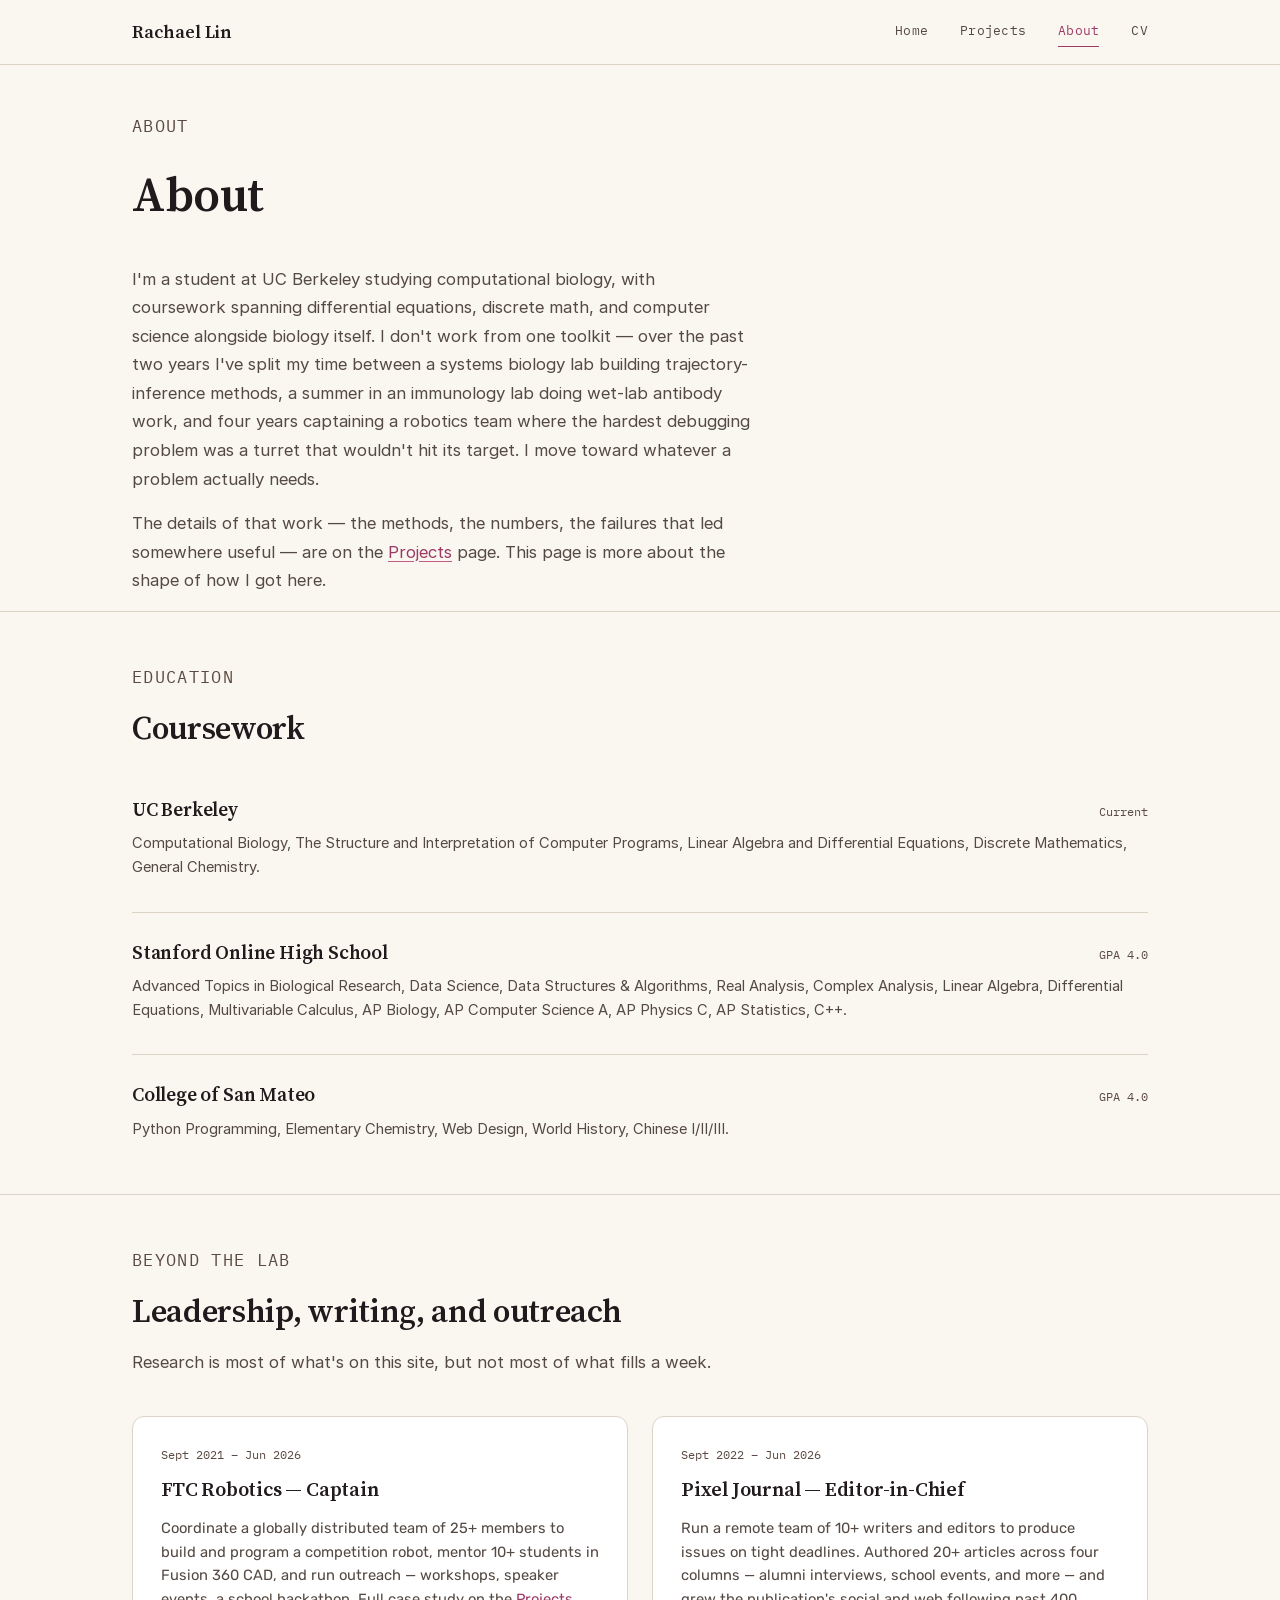
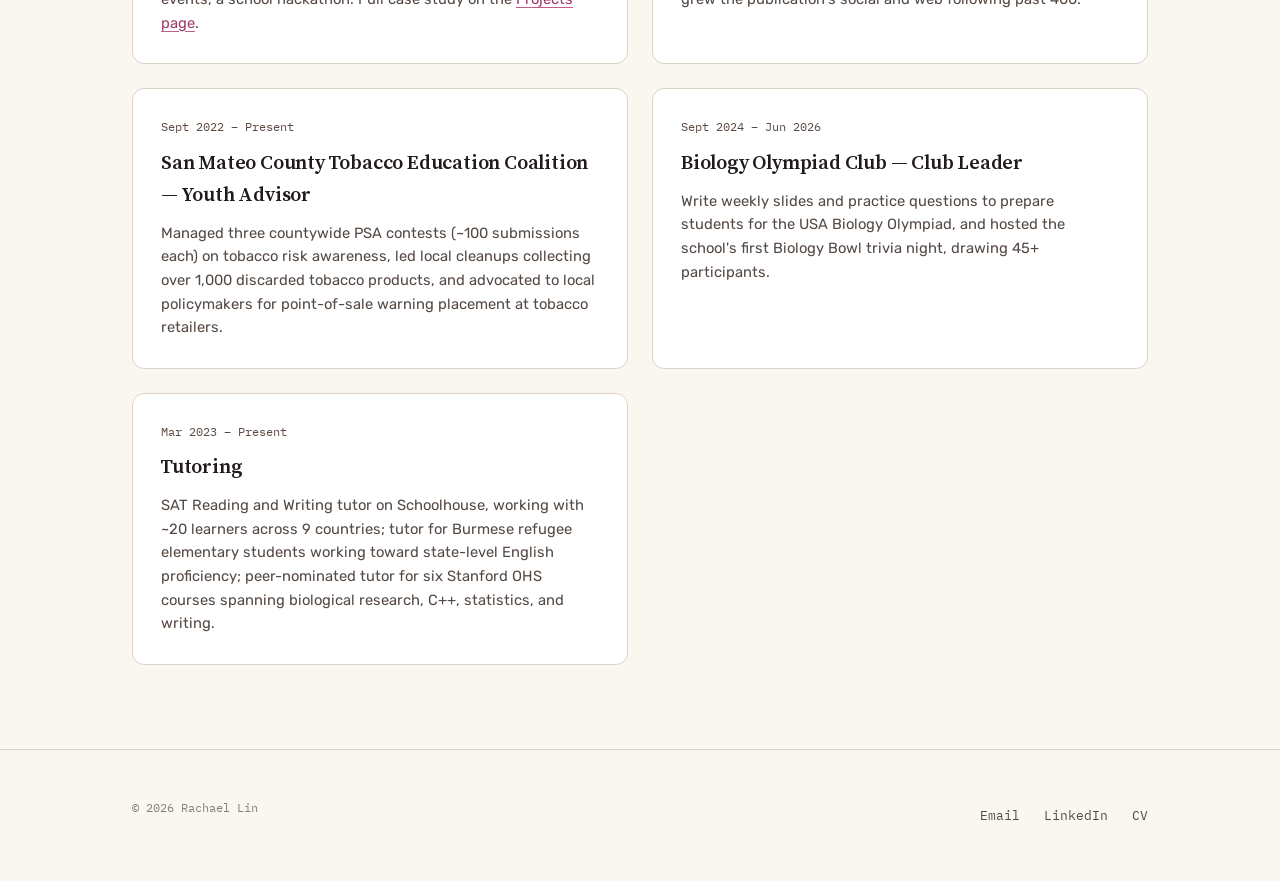
==== about.html @ db650476 "Add files via upload" ====
<!DOCTYPE html>
<html lang="en">
<head>
<meta charset="UTF-8">
<meta name="viewport" content="width=device-width, initial-scale=1.0">
<title>About — Rachael Lin</title>
<meta name="description" content="About Rachael Lin: a UC Berkeley student working across computational biology, applied math, and bioengineering, with research at Caltech and Stanford and four years leading an FTC robotics team.">
<link rel="canonical" href="https://rachaellin.dev/about.html">
<meta property="og:type" content="website">
<meta property="og:title" content="About — Rachael Lin">
<meta property="og:description" content="A UC Berkeley student working across computational biology, applied math, and bioengineering.">
<meta property="og:image" content="/assets/og-image.png">
<meta name="twitter:card" content="summary_large_image">
<link rel="icon" href="/assets/favicon.svg" type="image/svg+xml">
<style>
@font-face {
  font-family: 'Source Serif 4';
  font-style: normal;
  font-weight: 400;
  font-display: swap;
  src: url([data-uri]) format('woff2');
}
@font-face {
  font-family: 'Source Serif 4';
  font-style: normal;
  font-weight: 600;
  font-display: swap;
  src: url([data-uri]) format('woff2');
}
@font-face {
  font-family: 'Inter';
  font-style: normal;
  font-weight: 400;
  font-display: swap;
  src: url([data-uri]) format('woff2');
}
@font-face {
  font-family: 'Inter';
  font-style: normal;
  font-weight: 500;
  font-display: swap;
  src: url([data-uri]) format('woff2');
}
@font-face {
  font-family: 'Inter';
  font-style: normal;
  font-weight: 600;
  font-display: swap;
  src: url([data-uri]) format('woff2');
}
@font-face {
  font-family: 'IBM Plex Mono';
  font-style: normal;
  font-weight: 400;
  font-display: swap;
  src: url([data-uri]) format('woff2');
}
@font-face {
  font-family: 'IBM Plex Mono';
  font-style: normal;
  font-weight: 500;
  font-display: swap;
  src: url([data-uri]) format('woff2');
}
@font-face {
  font-family: 'IBM Plex Mono';
  font-style: normal;
  font-weight: 600;
  font-display: swap;
  src: url([data-uri]) format('woff2');
}@font-face {
  font-family: 'Rubik';
  font-style: normal;
  font-weight: 400;
  font-display: swap;
  src: url([data-uri]) format('woff2');
}

/* ============================================
   Rachael Lin — Portfolio Design System
   Manuscript × Lab Notebook, hybrid
   ============================================ */

:root {
  /* Palette */
  --paper: #FAF7F1;
  --paper-raised: #FFFFFF;
  --ink: #211A1D;
  --ink-soft: #544943;
  --ink-faint: #8A7F77;
  --brown: #5A4A42;
  --fuchsia: #9C3A66;
  --fuchsia-light: #C15C8A;
  --fuchsia-tint: #F7E1EC;
  --warm-gray: #EFE6DD;
  --border: #DCD3C7;
  --border-strong: #C7BBAC;

  /* Type */
  --font-display: 'Source Serif 4', Georgia, serif;
  --font-body: 'Inter', -apple-system, BlinkMacSystemFont, sans-serif;
  --font-mono: 'IBM Plex Mono', 'SF Mono', Consolas, monospace;

  /* Layout */
  --max-width: 1080px;
  --max-width-narrow: 720px;
  --radius: 4px;
  --radius-lg: 8px;

  /* Motion */
  --ease: cubic-bezier(0.16, 1, 0.3, 1);
  --dur-fast: 0.15s;
  --dur-base: 0.4s;
}

* { box-sizing: border-box; }
html { scroll-behavior: smooth; }

@media (prefers-reduced-motion: reduce) {
  html { scroll-behavior: auto; }
  *, *::before, *::after {
    animation-duration: 0.01ms !important;
    animation-iteration-count: 1 !important;
    transition-duration: 0.01ms !important;
    scroll-behavior: auto !important;
  }
}

body {
  margin: 0;
  background: var(--paper);
  color: var(--ink);
  font-family: var(--font-body);
  font-size: 16px;
  line-height: 1.6;
  -webkit-font-smoothing: antialiased;
}

::selection { background: var(--fuchsia-tint); color: var(--fuchsia); }

a { color: var(--fuchsia); text-decoration-color: var(--fuchsia-light); text-underline-offset: 3px; }
a:hover { color: var(--ink); }
a:focus-visible, button:focus-visible, input:focus-visible, textarea:focus-visible {
  outline: 2px solid var(--fuchsia);
  outline-offset: 3px;
  border-radius: 2px;
}

.skip-link {
  position: absolute;
  left: -9999px;
  top: 0;
  background: var(--ink);
  color: var(--paper);
  padding: 0.75rem 1.25rem;
  z-index: 100;
  font-family: var(--font-mono);
  font-size: 13px;
}
.skip-link:focus { left: 1rem; top: 1rem; }

h1, h2, h3, h4 {
  font-family: var(--font-display);
  font-weight: 600;
  color: var(--ink);
  margin: 0;
  letter-spacing: -0.01em;
}

p { margin: 0 0 1rem; color: var(--ink-soft); }
p:last-child { margin-bottom: 0; }

.eyebrow {
  font-family: var(--font-mono);
  font-size: 12px;
  text-transform: uppercase;
  letter-spacing: 0.08em;
  color: var(--brown);
}

.container {
  max-width: var(--max-width);
  margin: 0 auto;
  padding: 0 2rem;
}
.container-narrow {
  max-width: var(--max-width-narrow);
  margin: 0 auto;
  padding: 0 2rem;
}

/* ============ Header / Nav ============ */
.site-header {
  position: sticky;
  top: 0;
  z-index: 50;
  border-bottom: 0.5px solid var(--border);
  isolation: isolate;
}
.site-header::before {
  content: '';
  position: absolute;
  inset: 0;
  background: rgba(250, 247, 241, 0.92);
  backdrop-filter: blur(6px);
  z-index: -1;
}
.site-header .container {
  display: flex;
  align-items: center;
  justify-content: space-between;
  height: 64px;
}
.site-logo {
  font-family: var(--font-display);
  font-size: 18px;
  font-weight: 600;
  color: var(--ink);
  text-decoration: none;
}
.site-nav {
  display: flex;
  gap: 2rem;
  list-style: none;
  margin: 0;
  padding: 0;
}
.site-nav a {
  font-family: var(--font-mono);
  font-size: 13px;
  color: var(--ink-soft);
  text-decoration: none;
  letter-spacing: 0.02em;
  padding: 4px 0;
  border-bottom: 1px solid transparent;
  transition: color var(--dur-fast) var(--ease), border-color var(--dur-fast) var(--ease);
}
.site-nav a:hover, .site-nav a[aria-current="page"] {
  color: var(--fuchsia);
  border-bottom-color: var(--fuchsia);
}
.nav-toggle {
  display: none;
  background: none;
  border: 0.5px solid var(--border-strong);
  border-radius: var(--radius);
  width: 40px;
  height: 40px;
  align-items: center;
  justify-content: center;
  cursor: pointer;
}
.nav-toggle span, .nav-toggle span::before, .nav-toggle span::after {
  content: '';
  display: block;
  width: 18px;
  height: 1.5px;
  background: var(--ink);
  position: relative;
  transition: transform var(--dur-fast) var(--ease);
}
.nav-toggle span::before { position: absolute; top: -6px; }
.nav-toggle span::after { position: absolute; top: 6px; }

/* ============ Buttons ============ */
.btn {
  display: inline-flex;
  align-items: center;
  gap: 8px;
  font-family: var(--font-mono);
  font-size: 13px;
  letter-spacing: 0.02em;
  padding: 11px 20px;
  border-radius: var(--radius);
  text-decoration: none;
  transition: transform var(--dur-fast) var(--ease), border-color var(--dur-fast) var(--ease), background var(--dur-fast) var(--ease);
  cursor: pointer;
}
.btn-primary {
  background: var(--ink);
  color: var(--paper);
  border: 0.5px solid var(--ink);
}
.btn-primary:hover { background: var(--fuchsia); border-color: var(--fuchsia); color: #fff; transform: translateY(-1px); }
.btn-secondary {
  background: transparent;
  color: var(--ink);
  border: 0.5px solid var(--border-strong);
}
.btn-secondary:hover { border-color: var(--fuchsia); color: var(--fuchsia); transform: translateY(-1px); }

/* ============ Hero ============ */
.hero {
  padding: 3.5rem 0 3rem;
}
.hero-eyebrow { margin-bottom: 1.25rem; }
.hero h1 {
  font-size: clamp(2.75rem, 6vw, 4.25rem);
  line-height: 1.05;
  margin-bottom: 1.25rem;
}
.hero-lede {
  font-size: 1.15rem;
  line-height: 1.6;
  color: var(--ink-soft);
  max-width: 640px;
  margin-bottom: 2rem;
}
.hero-actions { display: flex; gap: 12px; flex-wrap: wrap; }

/* ============ Sections ============ */
section { padding: 3.25rem 0; }
.section-border-top { border-top: 0.5px solid var(--border); }

.section-head { margin-bottom: 2.5rem; max-width: 640px; }
.section-head .eyebrow { margin-bottom: 0.75rem; }
.section-head h2 { font-size: 2rem; margin-bottom: 0.75rem; }
.section-head p { font-size: 1.05rem; }

/* ============ Cards ============ */
.card {
  background: var(--paper-raised);
  border: 0.5px solid var(--border);
  border-radius: 12px;
  padding: 1.75rem;
  transition: border-color var(--dur-fast) var(--ease), transform var(--dur-fast) var(--ease);
}
.card:hover { border-color: var(--border-strong); }

/* ============ Featured project block ============ */
.featured {
  display: grid;
  grid-template-columns: 1fr 1fr;
  gap: 3rem;
  align-items: center;
  background: var(--paper-raised);
  border: 0.5px solid var(--border);
  border-radius: 12px;
  padding: 2.5rem;
}
.featured-label { display: flex; align-items: center; gap: 8px; margin-bottom: 1rem; }
.featured-label .dot {
  width: 6px; height: 6px; border-radius: 50%; background: var(--fuchsia);
}
.featured h3 { font-size: 1.6rem; margin-bottom: 0.75rem; }
.featured-org { font-family: var(--font-mono); font-size: 12px; color: var(--brown); margin-bottom: 1rem; display: block; }
.stat-row { display: flex; gap: 10px; flex-wrap: wrap; margin-top: 1.5rem; }
.stat-chip {
  font-family: var(--font-mono);
  font-size: 12px;
  padding: 5px 12px;
  border-radius: var(--radius);
  background: var(--warm-gray);
  color: var(--brown);
  transition: transform var(--dur-fast) var(--ease), border-color var(--dur-fast) var(--ease);
  border: 0.5px solid transparent;
}
.stat-chip:hover { transform: translateY(-2px); border-color: var(--fuchsia-light); }
.stat-chip.accent { background: var(--fuchsia-tint); color: var(--fuchsia); }

.featured-figure {
  aspect-ratio: 4/3;
  border-radius: 8px;
  background: var(--warm-gray);
  display: flex;
  align-items: center;
  justify-content: center;
  overflow: hidden;
}

/* ============ Project grid teaser (home) ============ */
.mini-grid {
  display: grid;
  grid-template-columns: repeat(3, 1fr);
  gap: 1.25rem;
}
.mini-card {
  background: var(--paper-raised);
  border: 0.5px solid var(--border);
  border-radius: 12px;
  padding: 1.5rem;
  text-decoration: none;
  display: block;
  transition: border-color var(--dur-fast) var(--ease), transform var(--dur-fast) var(--ease);
}
.mini-card:hover { border-color: var(--fuchsia-light); transform: translateY(-2px); }
.mini-card .eyebrow { margin-bottom: 0.6rem; }
.mini-card h4 { font-size: 1.05rem; color: var(--ink); margin-bottom: 0.5rem; line-height: 1.3; }
.mini-card p { font-size: 0.9rem; margin: 0; }

/* ============ About teaser ============ */
.about-teaser {
  display: grid;
  grid-template-columns: 1fr 1.4fr;
  gap: 3rem;
  align-items: start;
}
.about-teaser h2 { font-size: 1.9rem; margin-bottom: 1.25rem; }

/* ============ Footer ============ */
.site-footer {
  border-top: 0.5px solid var(--border);
  padding: 3rem 0;
  margin-top: 2rem;
}
.footer-grid {
  display: flex;
  justify-content: space-between;
  align-items: center;
  flex-wrap: wrap;
  gap: 1.5rem;
}
.footer-links { display: flex; gap: 1.5rem; list-style: none; padding: 0; margin: 0; }
.footer-links a {
  font-family: var(--font-mono);
  font-size: 13px;
  color: var(--ink-soft);
  text-decoration: none;
}
.footer-links a:hover { color: var(--fuchsia); }
.footer-meta { font-family: var(--font-mono); font-size: 12px; color: var(--ink-faint); }

/* ============ Reveal-on-scroll ============ */
.reveal {
  opacity: 0;
  transform: translateY(14px);
  transition: opacity 0.6s var(--ease), transform 0.6s var(--ease);
}
.reveal.is-visible { opacity: 1; transform: translateY(0); }

/* ============ Utility ============ */
.text-center { text-align: center; }
.mt-1 { margin-top: 1rem; }
.mt-2 { margin-top: 2rem; }

/* ============ Minimal home hero (photo + name + contact) ============ */
.bg-glow {
  position: fixed;
  top: -220px;
  right: -220px;
  width: 700px;
  height: 700px;
  background: radial-gradient(circle, rgba(156, 58, 102, 0.10), rgba(156, 58, 102, 0) 70%);
  filter: blur(50px);
  pointer-events: none;
  z-index: 0;
  animation: drift 24s ease-in-out infinite alternate;
}
@keyframes drift {
  from { transform: translate(0, 0); }
  to { transform: translate(-30px, 30px); }
}

.minimal-hero {
  min-height: calc(100svh - 65px);
  display: flex;
  align-items: center;
  position: relative;
  z-index: 1;
  padding: 3rem 0;
}
.minimal-hero-inner {
  display: grid;
  grid-template-columns: 320px 1fr;
  gap: 3.5rem;
  align-items: center;
}
.minimal-photo img {
  width: 100%;
  height: auto;
  display: block;
  border-radius: 10px;
  border: 0.5px solid var(--border);
}
.minimal-info .eyebrow { margin-bottom: 1.1rem; font-weight: 600; }
.minimal-info h1 {
  font-size: clamp(2.75rem, 6vw, 4.5rem);
  line-height: 1.05;
  margin-bottom: 1.75rem;
}
.contact-list {
  list-style: none;
  padding: 0;
  margin: 0;
  display: flex;
  gap: 1.75rem;
  flex-wrap: wrap;
}
.contact-list a {
  font-family: var(--font-mono);
  font-size: 14px;
  color: var(--ink-soft);
  text-decoration: none;
  border-bottom: 1px solid var(--border-strong);
  padding-bottom: 2px;
  transition: color var(--dur-fast) var(--ease), border-color var(--dur-fast) var(--ease);
}
.contact-list a:hover { color: var(--fuchsia); border-color: var(--fuchsia); }

@media (max-width: 720px) {
  .minimal-hero-inner {
    grid-template-columns: 1fr;
    text-align: left;
    gap: 2rem;
  }
  .minimal-photo { max-width: 240px; }
}

/* ============ Projects page: case studies ============ */
.page-head { padding: 3rem 0 1rem; }
.page-head h1 { font-size: clamp(2.25rem, 5vw, 3rem); margin-bottom: 1rem; }
.page-head p { font-size: 1.05rem; max-width: 620px; }

.case-nav {
  display: flex;
  flex-wrap: wrap;
  gap: 8px;
  padding: 1.5rem 0 2.5rem;
}
.case-nav a {
  font-family: var(--font-mono);
  font-size: 12px;
  color: var(--ink-soft);
  text-decoration: none;
  padding: 6px 12px;
  border: 0.5px solid var(--border-strong);
  border-radius: var(--radius);
  transition: border-color var(--dur-fast) var(--ease), color var(--dur-fast) var(--ease);
}
.case-nav a:hover { border-color: var(--fuchsia); color: var(--fuchsia); }

.case-study { padding: 3.25rem 0; }
.case-header { margin-bottom: 1.75rem; max-width: 720px; }
.case-header .org {
  font-family: var(--font-mono);
  font-size: 12px;
  color: var(--brown);
  display: block;
  margin-bottom: 0.6rem;
}
.case-header h2 { font-size: clamp(1.6rem, 3vw, 2.1rem); }

.case-body {
  display: grid;
  grid-template-columns: 1.3fr 1fr;
  gap: 2.75rem;
  align-items: start;
}
.case-text p { font-size: 0.98rem; font-family: 'Rubik', var(--font-body); }
.case-text p + p { margin-top: 1rem; }
.case-text h4 {
  font-family: var(--font-mono);
  font-size: 11px;
  text-transform: uppercase;
  letter-spacing: 0.06em;
  color: var(--brown);
  font-weight: 500;
  margin: 1.5rem 0 0.5rem;
}
.case-text h4:first-child { margin-top: 0; }

.case-figure {
  background: var(--paper-raised);
  border: 0.5px solid var(--border);
  border-radius: 12px;
  padding: 1.5rem;
  position: sticky;
  top: 90px;
}
.case-figure figcaption {
  font-family: var(--font-mono);
  font-size: 11px;
  color: var(--ink-faint);
  margin-top: 0.75rem;
  line-height: 1.5;
}

/* ============ Brief entries (tier 2 projects) ============ */
.brief-grid {
  display: grid;
  grid-template-columns: 1fr 1fr;
  gap: 1.5rem;
}
.brief-card {
  background: var(--paper-raised);
  border: 0.5px solid var(--border);
  border-radius: 12px;
  padding: 1.75rem;
}
.brief-card .org {
  font-family: var(--font-mono);
  font-size: 12px;
  color: var(--brown);
  display: block;
  margin-bottom: 0.6rem;
}
.brief-card h3 { font-size: 1.25rem; margin-bottom: 0.75rem; }
.brief-card p { font-size: 0.92rem; font-family: 'Rubik', var(--font-body); }

/* Project card hover: gentle lift + border glow (agreed micro-interaction) */
.case-figure, .brief-card {
  transition: border-color var(--dur-base) var(--ease), transform var(--dur-base) var(--ease), box-shadow var(--dur-base) var(--ease);
}
.brief-card:hover {
  border-color: var(--fuchsia-light);
  transform: translateY(-3px);
}

@media (max-width: 860px) {
  .case-body { grid-template-columns: 1fr; }
  .case-figure { position: static; }
  .brief-grid { grid-template-columns: 1fr; }
}

/* ============ About page ============ */
.edu-list { display: flex; flex-direction: column; gap: 2rem; }
.edu-item { border-top: 0.5px solid var(--border); padding-top: 1.5rem; }
.edu-item:first-child { border-top: none; padding-top: 0; }
.edu-item-head {
  display: flex;
  justify-content: space-between;
  align-items: baseline;
  flex-wrap: wrap;
  gap: 0.5rem;
  margin-bottom: 0.5rem;
}
.edu-item h3 { font-size: 1.2rem; }
.edu-item .note { font-family: var(--font-mono); font-size: 12px; color: var(--brown); }
.edu-item p { font-size: 0.92rem; }

.about-lede { font-size: 1.1rem; line-height: 1.7; max-width: 680px; }
.about-lede p + p { margin-top: 1rem; }

/* ============ CV page ============ */
.cv-actions { margin-top: 1.5rem; }
.resume-section { padding: 2.5rem 0; }
.resume-section-title {
  font-family: var(--font-mono);
  font-size: 12px;
  text-transform: uppercase;
  letter-spacing: 0.08em;
  color: var(--fuchsia);
  margin-bottom: 1.5rem;
  padding-bottom: 0.75rem;
  border-bottom: 0.5px solid var(--border);
}
.resume-entry { margin-bottom: 1.5rem; }
.resume-entry:last-child { margin-bottom: 0; }
.resume-entry-head {
  display: flex;
  justify-content: space-between;
  align-items: baseline;
  flex-wrap: wrap;
  gap: 0.25rem 1rem;
}
.resume-entry h3 { font-size: 1.05rem; }
.resume-entry .role {
  font-family: var(--font-body);
  font-style: italic;
  font-size: 0.9rem;
  color: var(--ink-soft);
}
.resume-entry .meta {
  font-family: var(--font-mono);
  font-size: 11.5px;
  color: var(--ink-faint);
  text-align: right;
  white-space: nowrap;
}
.resume-entry ul {
  margin: 0.6rem 0 0;
  padding-left: 1.1rem;
  color: var(--ink-soft);
  font-size: 0.92rem;
  line-height: 1.55;
}
.resume-entry ul li { margin-bottom: 0.35rem; }
.resume-entry ul li::marker { color: var(--fuchsia); }

.cv-two-col { display: grid; grid-template-columns: 1fr 1fr; gap: 3rem; }
.award-list, .skill-list { list-style: none; padding: 0; margin: 0; font-size: 0.92rem; color: var(--ink-soft); }
.award-list li, .skill-list li { padding: 0.5rem 0; border-top: 0.5px solid var(--border); }
.award-list li:first-child, .skill-list li:first-child { border-top: none; padding-top: 0; }
.skill-list strong { color: var(--ink); font-weight: 600; }

@media (max-width: 720px) {
  .cv-two-col { grid-template-columns: 1fr; gap: 0; }
  .resume-entry .meta { text-align: left; }
}

/* ============ Responsive ============ */
@media print {
  body { font-size: 11.5px; }
  .site-header, .site-footer, .cv-actions, .skip-link { display: none !important; }
  .bg-glow { display: none !important; }
  .page-head { padding: 0 0 0.3rem; }
  .page-head h1 { font-size: 24px; margin-bottom: 0.3rem; }
  .page-head p { font-size: 11.5px; }
  .resume-section { padding: 0.3rem 0; }
  .resume-section-title { font-size: 9.5px; margin-bottom: 0.35rem; padding-bottom: 0.2rem; }
  .resume-entry { margin-bottom: 0.4rem; page-break-inside: avoid; }
  .resume-entry h3 { font-size: 12.5px; }
  .resume-entry .role { font-size: 10.5px; }
  .resume-entry .meta { font-size: 9.5px; }
  .resume-entry ul { font-size: 10.5px; line-height: 1.3; margin-top: 0.2rem; }
  .resume-entry ul li { margin-bottom: 0.08rem; }
  .cv-two-col { gap: 1.5rem; }
  .award-list li, .skill-list li { padding: 0.15rem 0; font-size: 10.5px; }
  .container { padding: 0 0.2rem; }
  .reveal { opacity: 1 !important; transform: none !important; }
}
@media (max-width: 860px) {
  .featured { grid-template-columns: 1fr; padding: 1.75rem; }
  .featured-figure { order: -1; aspect-ratio: 16/9; }
  .mini-grid { grid-template-columns: 1fr; }
  .about-teaser { grid-template-columns: 1fr; gap: 1.5rem; }
}

@media (max-width: 640px) {
  .container, .container-narrow { padding: 0 1.25rem; }
  .site-nav {
    position: fixed;
    top: 64px;
    left: 0;
    right: 0;
    bottom: 0;
    width: 100%;
    background: var(--paper);
    flex-direction: column;
    padding: 2rem 1.25rem;
    gap: 1.5rem;
    transform: translateX(100%);
    transition: transform var(--dur-base) var(--ease);
    z-index: 49;
  }
  .site-nav.is-open { transform: translateX(0); }
  .site-nav a { font-size: 15px; }
  .nav-toggle { display: flex; }
  .hero { padding: 3rem 0 2.5rem; }
  section { padding: 2.75rem 0; }
}

</style>
</head>
<body>
<a href="#main" class="skip-link">Skip to content</a>

<header class="site-header">
  <div class="container">
    <a href="index.html" class="site-logo">Rachael Lin</a>
    <button class="nav-toggle" aria-label="Toggle navigation" aria-expanded="false">
      <span></span>
    </button>
    <nav class="site-nav" aria-label="Primary">
      <a href="index.html">Home</a>
      <a href="projects.html">Projects</a>
      <a href="about.html" aria-current="page">About</a>
      <a href="cv.html">CV</a>
    </nav>
  </div>
</header>

<main id="main">

  <section class="page-head">
    <div class="container">
      <p class="eyebrow">About</p>
      <h1>About</h1>
      <div class="about-lede mt-2">
        <p>I'm a student at UC Berkeley studying computational biology, with coursework spanning differential equations, discrete math, and computer science alongside biology itself. I don't work from one toolkit — over the past two years I've split my time between a systems biology lab building trajectory-inference methods, a summer in an immunology lab doing wet-lab antibody work, and four years captaining a robotics team where the hardest debugging problem was a turret that wouldn't hit its target. I move toward whatever a problem actually needs.</p>
        <p>The details of that work — the methods, the numbers, the failures that led somewhere useful — are on the <a href="projects.html">Projects</a> page. This page is more about the shape of how I got here.</p>
      </div>
    </div>
  </section>

  <section class="section-border-top reveal">
    <div class="container">
      <div class="section-head">
        <p class="eyebrow">Education</p>
        <h2>Coursework</h2>
      </div>
      <div class="edu-list">
        <div class="edu-item">
          <div class="edu-item-head">
            <h3>UC Berkeley</h3>
            <span class="note">Current</span>
          </div>
          <p>Computational Biology, The Structure and Interpretation of Computer Programs, Linear Algebra and Differential Equations, Discrete Mathematics, General Chemistry.</p>
        </div>
        <div class="edu-item">
          <div class="edu-item-head">
            <h3>Stanford Online High School</h3>
            <span class="note">GPA 4.0</span>
          </div>
          <p>Advanced Topics in Biological Research, Data Science, Data Structures &amp; Algorithms, Real Analysis, Complex Analysis, Linear Algebra, Differential Equations, Multivariable Calculus, AP Biology, AP Computer Science A, AP Physics C, AP Statistics, C++.</p>
        </div>
        <div class="edu-item">
          <div class="edu-item-head">
            <h3>College of San Mateo</h3>
            <span class="note">GPA 4.0</span>
          </div>
          <p>Python Programming, Elementary Chemistry, Web Design, World History, Chinese I/II/III.</p>
        </div>
      </div>
    </div>
  </section>

  <section class="section-border-top reveal">
    <div class="container">
      <div class="section-head">
        <p class="eyebrow">Beyond the lab</p>
        <h2>Leadership, writing, and outreach</h2>
        <p>Research is most of what's on this site, but not most of what fills a week.</p>
      </div>
      <div class="brief-grid">
        <div class="brief-card">
          <span class="org">Sept 2021 – Jun 2026</span>
          <h3>FTC Robotics — Captain</h3>
          <p>Coordinate a globally distributed team of 25+ members to build and program a competition robot, mentor 10+ students in Fusion 360 CAD, and run outreach — workshops, speaker events, a school hackathon. Full case study on the <a href="projects.html#ftc-robotics">Projects page</a>.</p>
        </div>
        <div class="brief-card">
          <span class="org">Sept 2022 – Jun 2026</span>
          <h3>Pixel Journal — Editor-in-Chief</h3>
          <p>Run a remote team of 10+ writers and editors to produce issues on tight deadlines. Authored 20+ articles across four columns — alumni interviews, school events, and more — and grew the publication's social and web following past 400.</p>
        </div>
        <div class="brief-card">
          <span class="org">Sept 2022 – Present</span>
          <h3>San Mateo County Tobacco Education Coalition — Youth Advisor</h3>
          <p>Managed three countywide PSA contests (~100 submissions each) on tobacco risk awareness, led local cleanups collecting over 1,000 discarded tobacco products, and advocated to local policymakers for point-of-sale warning placement at tobacco retailers.</p>
        </div>
        <div class="brief-card">
          <span class="org">Sept 2024 – Jun 2026</span>
          <h3>Biology Olympiad Club — Club Leader</h3>
          <p>Write weekly slides and practice questions to prepare students for the USA Biology Olympiad, and hosted the school's first Biology Bowl trivia night, drawing 45+ participants.</p>
        </div>
        <div class="brief-card">
          <span class="org">Mar 2023 – Present</span>
          <h3>Tutoring</h3>
          <p>SAT Reading and Writing tutor on Schoolhouse, working with ~20 learners across 9 countries; tutor for Burmese refugee elementary students working toward state-level English proficiency; peer-nominated tutor for six Stanford OHS courses spanning biological research, C++, statistics, and writing.</p>
        </div>
      </div>
    </div>
  </section>

</main>

<footer class="site-footer">
  <div class="container">
    <div class="footer-grid">
      <p class="footer-meta">© 2026 Rachael Lin</p>
      <ul class="footer-links">
        <li><a href="mailto:rachaellin@berkeley.edu">Email</a></li>
        <li><a href="https://www.linkedin.com/in/rachael-lin-562361315/">LinkedIn</a></li>
        <li><a href="cv.html">CV</a></li>
      </ul>
    </div>
  </div>
</footer>

<script>
// Mobile nav toggle
const navToggle = document.querySelector('.nav-toggle');
const siteNav = document.querySelector('.site-nav');
if (navToggle && siteNav) {
  navToggle.addEventListener('click', () => {
    const isOpen = siteNav.classList.toggle('is-open');
    navToggle.setAttribute('aria-expanded', String(isOpen));
  });
  siteNav.querySelectorAll('a').forEach((link) => {
    link.addEventListener('click', () => {
      siteNav.classList.remove('is-open');
      navToggle.setAttribute('aria-expanded', 'false');
    });
  });
}

// Scroll reveal
const prefersReducedMotion = window.matchMedia('(prefers-reduced-motion: reduce)').matches;
const revealEls = document.querySelectorAll('.reveal');
if (prefersReducedMotion) {
  revealEls.forEach((el) => el.classList.add('is-visible'));
} else if ('IntersectionObserver' in window) {
  const observer = new IntersectionObserver(
    (entries) => {
      entries.forEach((entry) => {
        if (entry.isIntersecting) {
          entry.target.classList.add('is-visible');
          observer.unobserve(entry.target);
        }
      });
    },
    { threshold: 0.15, rootMargin: '0px 0px -40px 0px' }
  );
  revealEls.forEach((el) => observer.observe(el));
} else {
  revealEls.forEach((el) => el.classList.add('is-visible'));
}

</script>
</body>
</html>
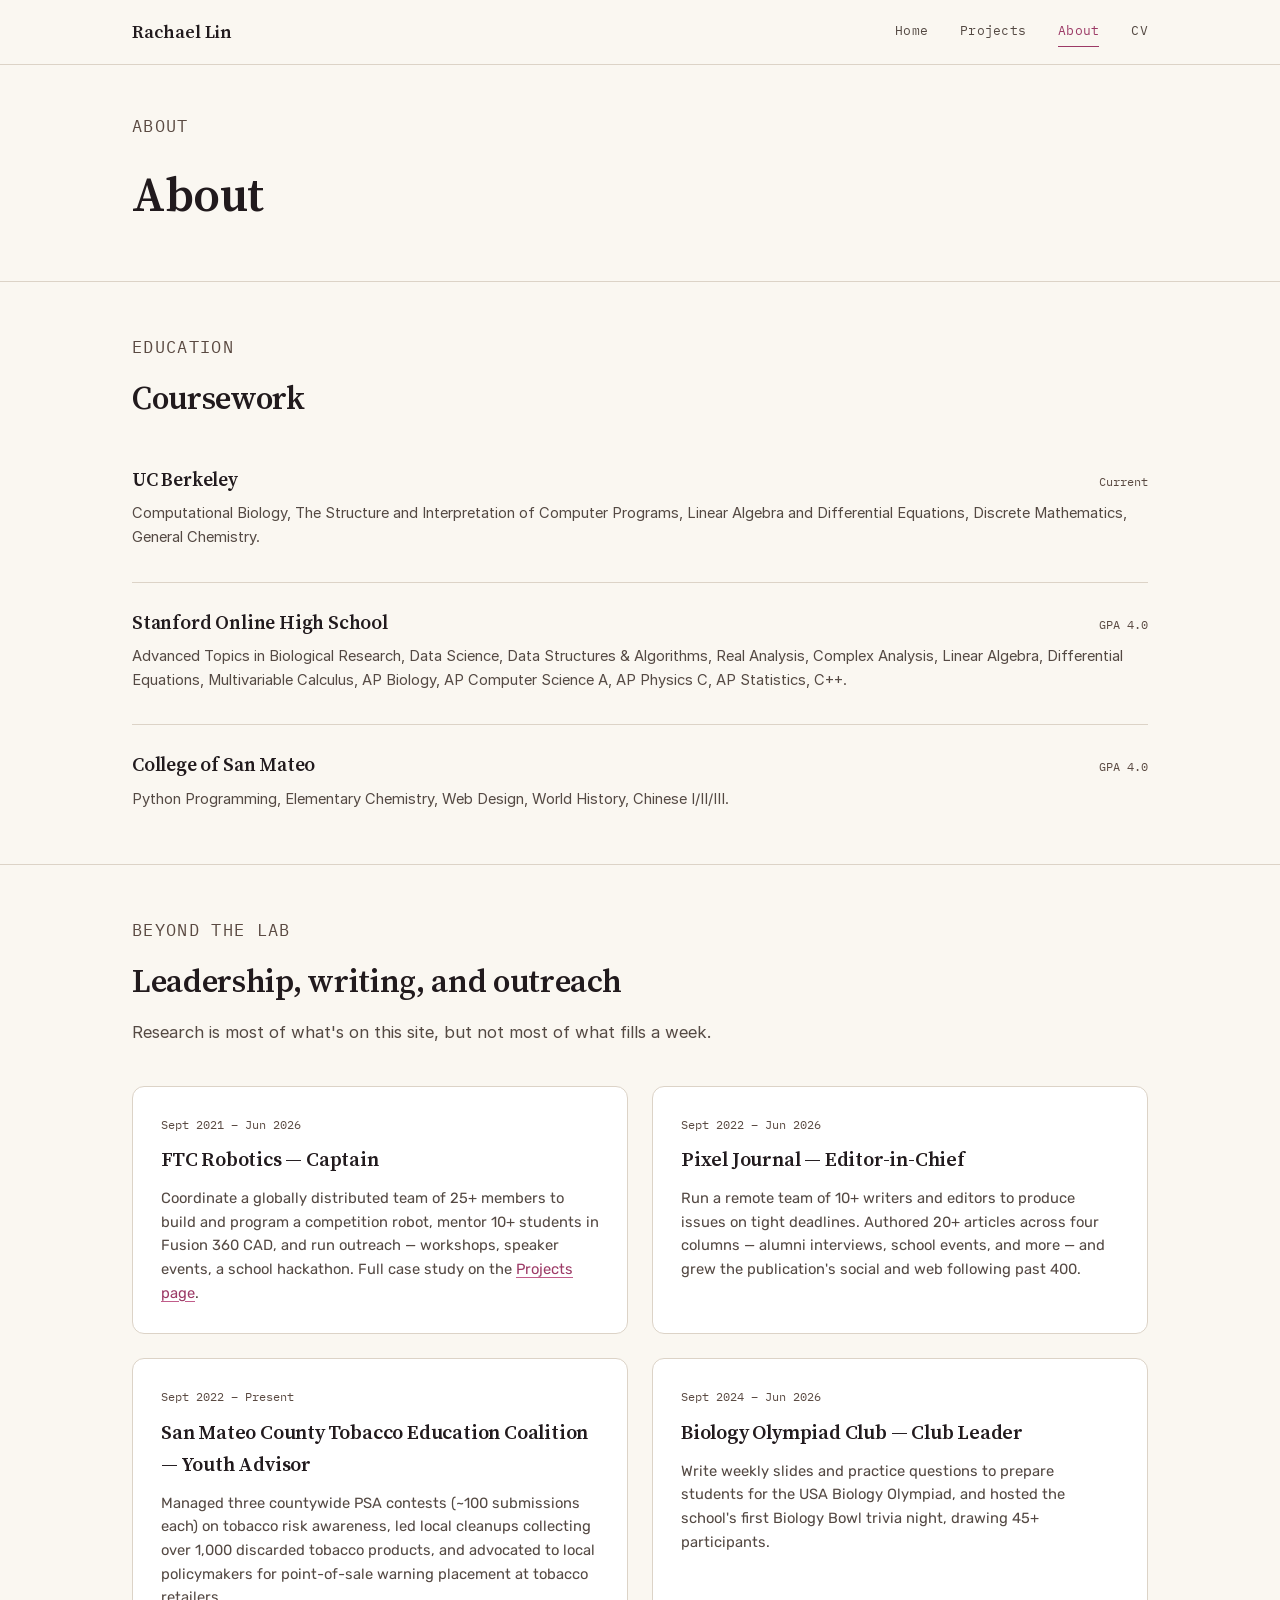
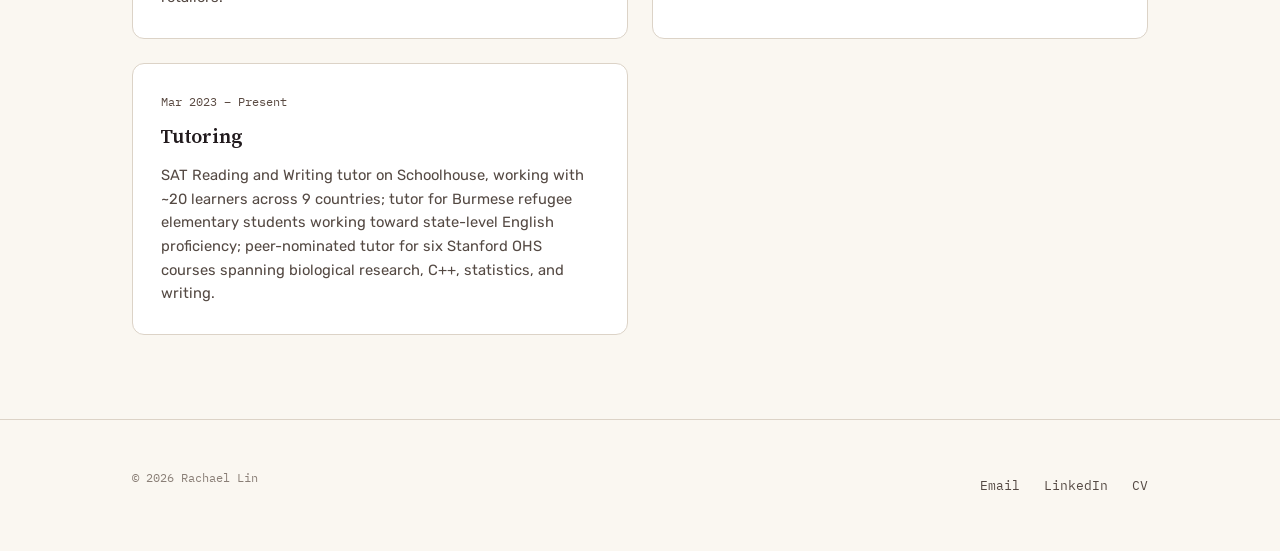
==== commit eaaf1dba: "Update about.html" ====
--- a/about.html
+++ b/about.html
@@ -4,7 +4,7 @@
 <meta charset="UTF-8">
 <meta name="viewport" content="width=device-width, initial-scale=1.0">
 <title>About — Rachael Lin</title>
-<meta name="description" content="About Rachael Lin: a UC Berkeley student working across computational biology, applied math, and bioengineering, with research at Caltech and Stanford and four years leading an FTC robotics team.">
+<meta name="description" content="About Rachael Lin: a UC Berkeley student working across computational biology, applied math, and bioengineering.">
 <link rel="canonical" href="https://rachaellin.dev/about.html">
 <meta property="og:type" content="website">
 <meta property="og:title" content="About — Rachael Lin">
@@ -767,8 +767,6 @@
       <p class="eyebrow">About</p>
       <h1>About</h1>
       <div class="about-lede mt-2">
-        <p>I'm a student at UC Berkeley studying computational biology, with coursework spanning differential equations, discrete math, and computer science alongside biology itself. I don't work from one toolkit — over the past two years I've split my time between a systems biology lab building trajectory-inference methods, a summer in an immunology lab doing wet-lab antibody work, and four years captaining a robotics team where the hardest debugging problem was a turret that wouldn't hit its target. I move toward whatever a problem actually needs.</p>
-        <p>The details of that work — the methods, the numbers, the failures that led somewhere useful — are on the <a href="projects.html">Projects</a> page. This page is more about the shape of how I got here.</p>
       </div>
     </div>
   </section>
